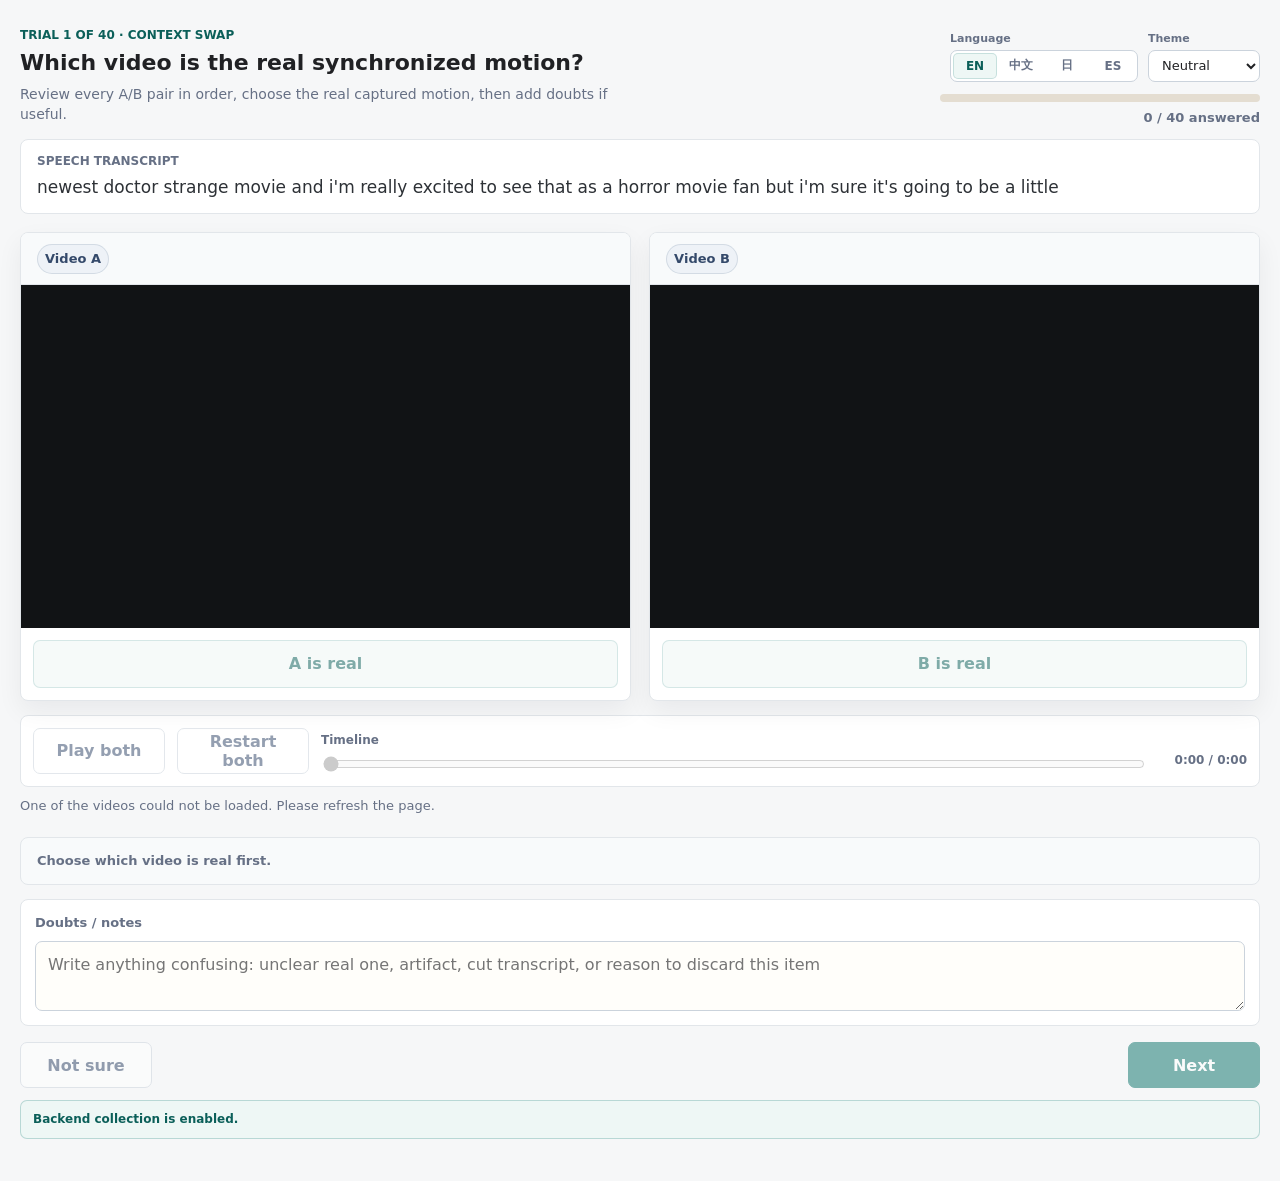
==== pilot-demo/index.html @ 434b4748 "Add synced playback review UI" ====
<!doctype html>
<html lang="en">
  <head>
    <meta charset="utf-8" />
    <meta name="viewport" content="width=device-width, initial-scale=1" />
    <title>Co-speech Motion Consistency Pilot</title>
    <link rel="stylesheet" href="styles.css" />
  </head>
  <body>
    <main class="shell">
      <section id="trialView" class="panel trial-panel hidden">
        <div class="trial-topbar">
          <div>
            <p class="eyebrow" id="trialMeta">Trial</p>
            <h1 id="pageTitle">Which motion fits better?</h1>
            <p class="task-line" id="taskLine">Watch both videos with the same speech audio, then answer.</p>
          </div>
          <div class="top-side">
            <div class="top-controls" aria-label="Display options">
              <div class="compact-field language-field">
                <span id="languageLabel">Language</span>
                <div class="language-toggle" id="languageToggle" role="group" aria-label="Language">
                  <button type="button" data-locale="en" aria-label="English">EN</button>
                  <button type="button" data-locale="zh" aria-label="Chinese">中文</button>
                  <button type="button" data-locale="ja" aria-label="Japanese">日</button>
                  <button type="button" data-locale="es" aria-label="Spanish">ES</button>
                </div>
              </div>

              <label class="compact-field theme-field review-only">
                <span id="themeLabel">Theme</span>
                <select id="themeSelect">
                  <option value="neutral">Neutral</option>
                  <option value="sage">Sage</option>
                  <option value="paper">Paper</option>
                </select>
              </label>
            </div>

            <div class="progress-wrap" aria-label="Progress">
              <div class="progress-track">
                <div class="progress-fill" id="progressFill"></div>
              </div>
              <span id="progressText">0 / 0</span>
            </div>
          </div>
        </div>

        <div class="transcript-card">
          <span id="transcriptLabel">Speech transcript</span>
          <p id="transcriptText"></p>
        </div>

        <div class="video-grid">
          <article class="video-card" id="cardA">
            <div class="video-heading">
              <span id="videoALabel">Video A</span>
            </div>
            <video id="videoA" playsinline preload="metadata"></video>
            <button type="button" class="choice-button" data-choice="A">Choose A</button>
          </article>

          <article class="video-card" id="cardB">
            <div class="video-heading">
              <span id="videoBLabel">Video B</span>
            </div>
            <video id="videoB" playsinline preload="metadata"></video>
            <button type="button" class="choice-button" data-choice="B">Choose B</button>
          </article>
        </div>
        <div class="playback-controls" id="playbackControls" aria-label="Synchronized playback controls">
          <button type="button" class="secondary-action playback-button" id="playBothButton" disabled>Play both</button>
          <button type="button" class="secondary-action playback-button" id="restartBothButton" disabled>Restart both</button>
          <label class="timeline-control">
            <span id="timelineLabel">Timeline</span>
            <input type="range" id="syncTimeline" min="0" max="0" value="0" step="0.01" disabled />
          </label>
          <span class="time-readout" id="syncTime">0:00 / 0:00</span>
        </div>
        <div class="media-status" id="mediaStatus">Loading videos...</div>

        <div class="response-panel pending" id="responsePanel">
          <div class="response-guidance" id="responseGuidance">Choose Video A or Video B above first.</div>

          <div class="question-block confidence-block followup-content">
            <span class="question-label" id="confidenceLabel">Confidence in your answer</span>
            <div class="confidence-row" id="confidenceRow" role="radiogroup" aria-label="Confidence">
              <button type="button" data-confidence="1">1</button>
              <button type="button" data-confidence="2">2</button>
              <button type="button" data-confidence="3">3</button>
              <button type="button" data-confidence="4">4</button>
              <button type="button" data-confidence="5">5</button>
            </div>
            <div class="scale-labels" aria-hidden="true">
              <span id="lowLabel">Low</span>
              <span id="highLabel">High</span>
            </div>
          </div>

          <label class="diagnostic-block followup-content">
            <span class="question-label" id="diagnosticLabel">Optional doubts</span>
            <div class="doubt-options" id="doubtOptions" role="group" aria-label="Optional doubts"></div>
            <span class="field-hint" id="diagnosticHint">Select any doubts or skip this section.</span>
          </label>
        </div>

        <label class="notes-field review-only">
          <span id="reviewNoteLabel">Doubts / notes</span>
          <textarea id="noteText" rows="2" placeholder="Write anything confusing: unclear real one, artifact, cut transcript, or reason to discard this item"></textarea>
        </label>

        <div class="trial-actions">
          <button type="button" class="secondary-action" id="notSureButton">Not sure</button>
          <button type="button" class="primary-action" id="nextButton" disabled>Next</button>
        </div>
        <div class="submission-status" id="submissionStatus">Backend not configured.</div>
      </section>

      <section id="doneView" class="panel done-panel hidden">
        <p class="eyebrow" id="doneEyebrow">Complete</p>
        <h2 id="doneTitle">Responses saved in this browser</h2>
        <p class="lead small" id="doneLead">
          GitHub Pages is static, so this demo stores responses locally. Download the files below after testing.
        </p>
        <div class="summary-grid" id="summaryGrid"></div>
        <div class="export-actions">
          <button type="button" class="primary-action" id="downloadJson">Download JSON</button>
          <button type="button" class="secondary-action" id="downloadCsv">Download CSV</button>
          <button type="button" class="secondary-action" id="restartButton">Start new session</button>
        </div>
      </section>
    </main>

    <script src="data/demo_manifest.js"></script>
    <script src="app.js"></script>
  </body>
</html>
---- pilot-demo/styles.css ----
:root {
  --page: #f6f7f8;
  --surface: #ffffff;
  --surface-soft: #f8fafb;
  --ink: #202124;
  --muted: #667085;
  --line: #e2e6ea;
  --line-strong: #cbd3dc;
  --teal: #0f766e;
  --teal-dark: #0b5f59;
  --blue: #34496a;
  --soft-teal: #eef7f5;
  --soft-blue: #eef2f7;
  --video-bg: #111315;
  --shadow: 0 10px 26px rgba(18, 24, 31, 0.06);
  --shadow-soft: 0 4px 14px rgba(18, 24, 31, 0.04);
  --column-gap: 18px;
}

html[data-theme="sage"] {
  --page: #f5f7f3;
  --surface: #fffefa;
  --surface-soft: #f0f4ef;
  --ink: #1f2621;
  --muted: #687263;
  --line: #dce4d8;
  --line-strong: #bdcbb7;
  --teal: #2f6f5f;
  --teal-dark: #24594d;
  --blue: #42526b;
  --soft-teal: #e8f2ed;
  --soft-blue: #eef1f5;
}

html[data-theme="paper"] {
  --page: #f7f4ef;
  --surface: #fffdf9;
  --surface-soft: #faf7f1;
  --ink: #26231f;
  --muted: #726b61;
  --line: #e3dace;
  --line-strong: #cec1b2;
  --teal: #1d6f78;
  --teal-dark: #155a62;
  --blue: #4e5c78;
  --soft-teal: #e8f3f4;
  --soft-blue: #eef0f5;
}

* {
  box-sizing: border-box;
}

html {
  min-height: 100%;
  overflow-x: hidden;
}

body {
  margin: 0;
  min-height: 100vh;
  background: var(--page);
  color: var(--ink);
  font-family:
    Inter, ui-sans-serif, system-ui, -apple-system, BlinkMacSystemFont, "Segoe UI",
    sans-serif;
  overflow-x: hidden;
}

body::before {
  content: "";
  display: none;
}

button,
select,
textarea {
  font: inherit;
}

button {
  cursor: pointer;
}

button:disabled {
  cursor: not-allowed;
  opacity: 0.52;
}

select:focus,
textarea:focus,
button:focus-visible {
  outline: 3px solid rgba(17, 117, 111, 0.18);
  outline-offset: 2px;
}

.shell {
  width: calc(100% - 32px);
  max-width: 1240px;
  margin: 0 auto;
  padding: 22px 0 42px;
}

.panel {
  width: 100%;
}

.hidden {
  display: none !important;
}

.review-only {
  display: none !important;
}

html[data-mode="review"] .review-only {
  display: grid !important;
}

.trial-panel {
  padding-top: 6px;
}

.trial-topbar {
  display: grid;
  grid-template-columns: minmax(0, 1fr) 320px;
  gap: 22px;
  align-items: end;
  margin-bottom: 14px;
}

.trial-topbar > * {
  min-width: 0;
}

.top-side {
  display: grid;
  min-width: 0;
  gap: 12px;
}

.top-controls {
  display: flex;
  justify-content: flex-end;
  gap: 10px;
}

.compact-field {
  display: grid;
  gap: 4px;
  min-width: 112px;
}

.language-field {
  min-width: 188px;
}

.compact-field span {
  color: var(--muted);
  font-size: 11px;
  font-weight: 740;
  line-height: 14px;
}

.compact-field select {
  height: 32px;
  padding: 0 28px 0 9px;
  color: var(--ink);
  background: var(--surface);
  font-size: 13px;
}

.language-toggle {
  display: grid;
  grid-template-columns: repeat(4, minmax(0, 1fr));
  gap: 2px;
  min-height: 32px;
  padding: 2px;
  background: var(--surface);
  border: 1px solid var(--line-strong);
  border-radius: 7px;
}

.language-toggle button {
  min-width: 0;
  height: 26px;
  padding: 0 7px;
  color: var(--muted);
  background: transparent;
  border: 0;
  border-radius: 5px;
  font-size: 12px;
  font-weight: 780;
  letter-spacing: 0;
  white-space: nowrap;
}

.language-toggle button:hover {
  color: var(--blue);
  background: var(--soft-blue);
}

.language-toggle button.active {
  color: var(--teal-dark);
  background: var(--soft-teal);
  box-shadow: inset 0 0 0 1px rgba(17, 117, 111, 0.18);
}

.eyebrow {
  margin: 0 0 8px;
  color: var(--teal-dark);
  font-size: 12px;
  font-weight: 780;
  letter-spacing: 0;
  text-transform: uppercase;
}

h1,
h2 {
  margin: 0;
  color: var(--ink);
  font-weight: 780;
  letter-spacing: 0;
}

h1 {
  max-width: min(760px, 100%);
  font-size: 22px;
  line-height: 1.18;
  overflow-wrap: break-word;
}

.task-line {
  max-width: min(620px, 100%);
  margin: 8px 0 0;
  color: var(--muted);
  font-size: 14px;
  line-height: 1.45;
}

h2 {
  font-size: 25px;
  line-height: 1.18;
}

.lead {
  max-width: 620px;
  margin: 0 0 22px;
  color: var(--muted);
  font-size: 15px;
  line-height: 1.58;
}

.progress-wrap {
  display: grid;
  gap: 8px;
}

.progress-track {
  height: 8px;
  overflow: hidden;
  border-radius: 999px;
  background: #e4ddd1;
}

.progress-fill {
  width: 0%;
  height: 100%;
  border-radius: inherit;
  background: var(--teal);
  transition: width 180ms ease;
}

#progressText {
  color: var(--muted);
  font-size: 13px;
  font-weight: 720;
  text-align: right;
}

.transcript-card {
  min-width: 0;
  margin-bottom: 18px;
  padding: 14px 16px;
  background: var(--surface);
  border: 1px solid var(--line);
  border-radius: 8px;
}

.transcript-card span {
  display: block;
  margin-bottom: 7px;
  color: var(--muted);
  font-size: 12px;
  font-weight: 780;
  letter-spacing: 0;
  text-transform: uppercase;
}

.transcript-card p {
  margin: 0;
  color: #2d3136;
  font-size: 17px;
  line-height: 1.45;
  overflow-wrap: break-word;
}

.video-grid {
  display: grid;
  grid-template-columns: repeat(2, minmax(0, 1fr));
  gap: var(--column-gap);
  align-items: start;
}

.video-card {
  min-width: 0;
  display: grid;
  overflow: hidden;
  background: var(--surface);
  border: 1px solid var(--line);
  border-radius: 8px;
  box-shadow: var(--shadow);
  transition:
    border-color 160ms ease,
    box-shadow 160ms ease,
    transform 160ms ease;
}

.video-card.selected {
  border-color: rgba(15, 118, 110, 0.74);
  box-shadow: 0 0 0 2px rgba(15, 118, 110, 0.14), var(--shadow);
}

.video-heading {
  display: flex;
  align-items: center;
  justify-content: space-between;
  min-height: 52px;
  padding: 0 16px;
  background: var(--surface-soft);
  border-bottom: 1px solid var(--line);
}

.video-heading span {
  display: inline-grid;
  min-width: 72px;
  min-height: 30px;
  place-items: center;
  color: var(--blue);
  background: var(--soft-blue);
  border: 1px solid rgba(47, 77, 114, 0.14);
  border-radius: 999px;
  font-size: 13px;
  font-weight: 780;
}

video {
  display: block;
  width: 100%;
  aspect-ratio: 16 / 9;
  background: var(--video-bg);
  object-fit: contain;
}

.playback-controls {
  display: grid;
  grid-template-columns: 132px 132px minmax(220px, 1fr) 92px;
  gap: 12px;
  align-items: end;
  margin-top: 14px;
  padding: 12px;
  background: var(--surface);
  border: 1px solid var(--line);
  border-radius: 8px;
}

.playback-button {
  width: 100%;
  min-width: 0;
}

.timeline-control {
  min-width: 0;
  display: grid;
  gap: 6px;
}

.timeline-control span {
  color: var(--muted);
  font-size: 12px;
  font-weight: 740;
  line-height: 16px;
}

.timeline-control input {
  width: 100%;
  accent-color: var(--teal);
}

.time-readout {
  min-height: 28px;
  display: inline-grid;
  align-items: center;
  justify-content: end;
  color: var(--muted);
  font-size: 12px;
  font-variant-numeric: tabular-nums;
  font-weight: 740;
  line-height: 16px;
  white-space: nowrap;
}

.choice-button {
  width: calc(100% - 24px);
  min-height: 48px;
  margin: 12px;
  padding: 0 16px;
  color: var(--teal-dark);
  background: var(--soft-teal);
  border: 1px solid rgba(17, 117, 111, 0.28);
  border-radius: 7px;
  font-weight: 780;
  letter-spacing: 0;
}

.choice-button:hover:not(:disabled),
.choice-button.selected {
  color: var(--teal-dark);
  background: #dff0ed;
  border-color: rgba(15, 118, 110, 0.56);
}

.response-panel {
  display: grid;
  grid-template-columns: 1fr;
  gap: 10px;
  margin-top: 22px;
  padding: 14px;
  background: var(--surface);
  border: 1px solid var(--line);
  border-radius: 8px;
}

.response-panel.pending {
  padding: 14px 16px;
  background: var(--surface-soft);
}

.response-panel.pending .followup-content {
  display: none;
}

.response-guidance {
  color: var(--muted);
  font-size: 13px;
  font-weight: 700;
  line-height: 18px;
}

.response-panel.active .response-guidance {
  color: var(--teal-dark);
}

.media-status {
  margin-top: 10px;
  color: var(--muted);
  font-size: 13px;
  line-height: 1.4;
}

.question-block,
.diagnostic-block,
.notes-field {
  min-width: 0;
  display: grid;
}

.question-block {
  grid-template-rows: 18px 44px 16px;
  gap: 10px;
}

.diagnostic-block {
  max-width: 100%;
  grid-template-rows: auto auto auto;
  gap: 8px;
  padding-top: 2px;
  border-top: 1px solid var(--line);
}

.notes-field {
  padding: 14px;
  background: var(--surface);
  border: 1px solid var(--line);
  border-radius: 8px;
  gap: 9px;
}

.question-label,
.diagnostic-block > .question-label,
.notes-field > span {
  color: var(--muted);
  font-size: 13px;
  font-weight: 740;
  line-height: 18px;
}

.confidence-row {
  display: grid;
  grid-template-columns: repeat(5, minmax(0, 1fr));
  gap: 8px;
  min-height: 44px;
}

.confidence-row button {
  min-width: 0;
  height: 44px;
  color: var(--muted);
  background: #f8f5ef;
  border: 1px solid var(--line);
  border-radius: 7px;
  font-weight: 780;
  letter-spacing: 0;
}

.confidence-row button:hover,
.confidence-row button.selected {
  color: var(--blue);
  background: var(--soft-blue);
  border-color: rgba(52, 73, 106, 0.46);
}

.doubt-options {
  display: grid;
  grid-template-columns: repeat(auto-fit, minmax(178px, 1fr));
  gap: 8px;
}

.doubt-option {
  min-width: 0;
  display: flex;
  align-items: center;
  gap: 8px;
  min-height: 40px;
  padding: 8px 10px;
  color: var(--ink);
  background: #fffefa;
  border: 1px solid var(--line);
  border-radius: 7px;
  font-size: 13px;
  font-weight: 680;
  line-height: 1.25;
}

.doubt-option:hover {
  border-color: rgba(52, 73, 106, 0.34);
  background: var(--surface-soft);
}

.doubt-option input {
  flex: 0 0 auto;
  width: 16px;
  height: 16px;
  accent-color: var(--teal);
}

.doubt-option input:disabled + span {
  color: var(--muted);
}

.scale-labels {
  display: flex;
  align-items: center;
  justify-content: space-between;
  color: var(--muted);
  font-size: 12px;
  line-height: 16px;
}

.field-hint {
  display: block;
  color: var(--muted);
  font-size: 12px;
  line-height: 16px;
}

select,
textarea {
  width: 100%;
  border: 1px solid var(--line-strong);
  border-radius: 7px;
  background: #fffefa;
  color: var(--ink);
  outline: none;
}

select {
  height: 40px;
  padding: 0 12px;
}

textarea {
  min-height: 46px;
  resize: vertical;
  padding: 11px 12px;
  line-height: 1.45;
}

.notes-field {
  margin-top: 14px;
}

.trial-actions {
  display: grid;
  grid-template-columns: repeat(2, minmax(0, 1fr));
  gap: var(--column-gap);
  margin-top: 16px;
}

.submission-status {
  margin-top: 12px;
  padding: 10px 12px;
  color: var(--muted);
  background: var(--surface-soft);
  border: 1px solid var(--line);
  border-radius: 7px;
  font-size: 12px;
  font-weight: 700;
  line-height: 1.4;
}

.submission-status[data-status="ready"],
.submission-status[data-status="sent"] {
  color: var(--teal-dark);
  background: var(--soft-teal);
  border-color: rgba(15, 118, 110, 0.24);
}

.submission-status[data-status="saving"] {
  color: var(--blue);
  background: var(--soft-blue);
  border-color: rgba(52, 73, 106, 0.2);
}

.submission-status[data-status="failed"] {
  color: #8a3a2a;
  background: #fff1ec;
  border-color: #f1c5b8;
}

.export-actions {
  display: flex;
  align-items: center;
  justify-content: space-between;
  gap: 12px;
  margin-top: 16px;
}

#notSureButton {
  justify-self: start;
}

#nextButton {
  justify-self: end;
}

.primary-action,
.secondary-action {
  min-height: 46px;
  min-width: 132px;
  padding: 0 18px;
  border-radius: 7px;
  font-weight: 780;
  letter-spacing: 0;
}

.primary-action {
  color: white;
  background: var(--teal);
  border: 1px solid var(--teal);
}

.primary-action:hover:not(:disabled) {
  background: var(--teal-dark);
}

.secondary-action {
  color: var(--blue);
  background: var(--surface);
  border: 1px solid var(--line-strong);
}

.secondary-action:hover:not(:disabled),
.secondary-action.selected {
  color: var(--blue);
  background: var(--soft-blue);
  border-color: rgba(52, 73, 106, 0.42);
}

.done-panel {
  max-width: 860px;
  margin: 34px auto;
  padding: 32px;
  background: var(--surface);
  border: 1px solid var(--line);
  border-radius: 8px;
  box-shadow: var(--shadow);
}

.summary-grid {
  display: grid;
  grid-template-columns: repeat(auto-fit, minmax(150px, 1fr));
  gap: 12px;
  margin: 22px 0;
}

.summary-item {
  padding: 16px;
  background: #fffefa;
  border: 1px solid var(--line);
  border-radius: 8px;
}

.summary-item span {
  display: block;
  margin-bottom: 7px;
  color: var(--muted);
  font-size: 12px;
  font-weight: 740;
}

.summary-item strong {
  color: var(--ink);
  font-size: 22px;
  line-height: 1.2;
}

@media (max-width: 900px) {
  .shell {
    width: 100%;
    max-width: 720px;
    padding-right: 14px;
    padding-left: 14px;
    padding-top: 22px;
  }

  .trial-topbar,
  .transcript-card,
  .video-grid,
  .video-card,
  .playback-controls,
  .response-panel,
  .notes-field,
  .trial-actions {
    width: 100%;
    max-width: calc(100vw - 28px);
  }

  h1,
  .task-line,
  .transcript-card p {
    max-width: calc(100vw - 28px);
    overflow-wrap: anywhere;
    word-break: break-word;
  }

  .trial-topbar,
  .video-grid,
  .playback-controls,
  .trial-actions,
  .summary-grid {
    grid-template-columns: 1fr;
  }

  .trial-topbar {
    align-items: stretch;
    gap: 14px;
  }

  .top-controls {
    justify-content: flex-start;
    flex-wrap: wrap;
  }

  .compact-field {
    min-width: 0;
    width: 128px;
  }

  .language-field {
    width: min(100%, 210px);
  }

  h1 {
    font-size: 22px;
  }

  .task-line {
    font-size: 13px;
  }

  .transcript-card {
    padding: 16px;
  }

  .transcript-card p {
    font-size: 18px;
  }

  #progressText {
    text-align: left;
  }

  .export-actions {
    align-items: stretch;
    flex-direction: column;
  }

  .time-readout {
    justify-content: start;
  }

  #notSureButton,
  #nextButton {
    justify-self: stretch;
  }

  .primary-action,
  .secondary-action {
    width: 100%;
  }

  .done-panel {
    margin: 16px auto;
    padding: 22px;
  }
}
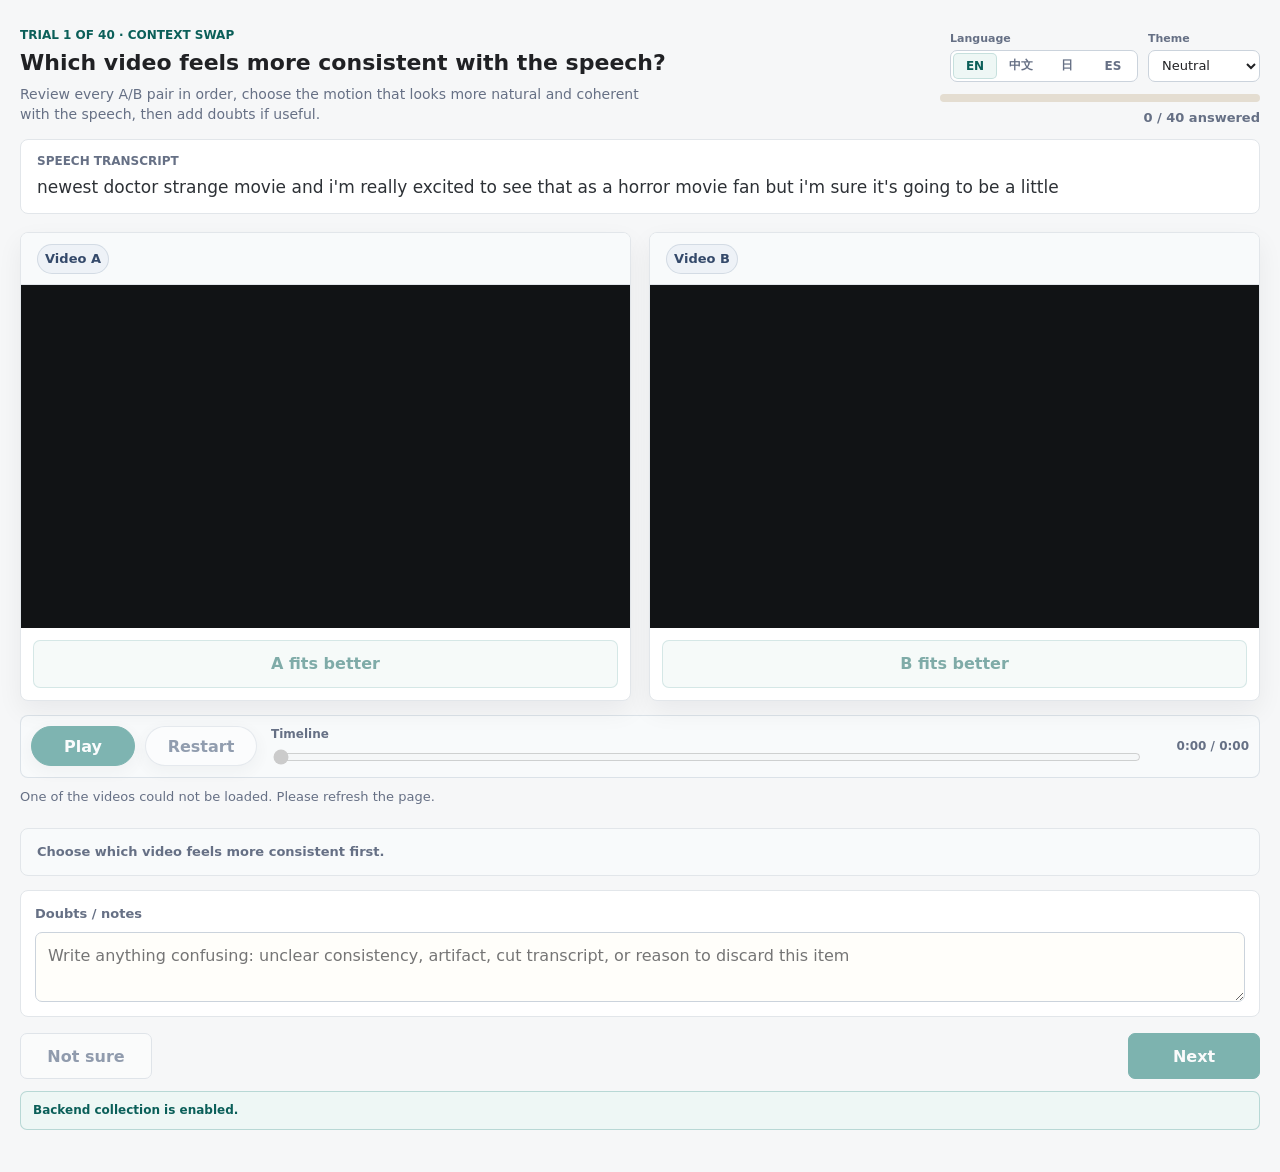
==== commit 21774e0c: "Refine consistency review wording" ====
--- a/pilot-demo/index.html
+++ b/pilot-demo/index.html
@@ -12,8 +12,8 @@
         <div class="trial-topbar">
           <div>
             <p class="eyebrow" id="trialMeta">Trial</p>
-            <h1 id="pageTitle">Which motion fits better?</h1>
-            <p class="task-line" id="taskLine">Watch both videos with the same speech audio, then answer.</p>
+            <h1 id="pageTitle">Which video feels more consistent with the speech?</h1>
+            <p class="task-line" id="taskLine">Choose the motion that looks more natural and coherent with the speech.</p>
           </div>
           <div class="top-side">
             <div class="top-controls" aria-label="Display options">
@@ -69,8 +69,8 @@
           </article>
         </div>
         <div class="playback-controls" id="playbackControls" aria-label="Synchronized playback controls">
-          <button type="button" class="secondary-action playback-button" id="playBothButton" disabled>Play both</button>
-          <button type="button" class="secondary-action playback-button" id="restartBothButton" disabled>Restart both</button>
+          <button type="button" class="secondary-action playback-button playback-main" id="playBothButton" disabled>Play</button>
+          <button type="button" class="secondary-action playback-button" id="restartBothButton" disabled>Restart</button>
           <label class="timeline-control">
             <span id="timelineLabel">Timeline</span>
             <input type="range" id="syncTimeline" min="0" max="0" value="0" step="0.01" disabled />
@@ -106,7 +106,7 @@
 
         <label class="notes-field review-only">
           <span id="reviewNoteLabel">Doubts / notes</span>
-          <textarea id="noteText" rows="2" placeholder="Write anything confusing: unclear real one, artifact, cut transcript, or reason to discard this item"></textarea>
+          <textarea id="noteText" rows="2" placeholder="Write anything confusing: unclear consistency, artifact, cut transcript, or reason to discard this item"></textarea>
         </label>
 
         <div class="trial-actions">
--- a/pilot-demo/styles.css
+++ b/pilot-demo/styles.css
@@ -364,25 +364,53 @@
 
 .playback-controls {
   display: grid;
-  grid-template-columns: 132px 132px minmax(220px, 1fr) 92px;
-  gap: 12px;
-  align-items: end;
+  grid-template-columns: 104px 112px minmax(220px, 1fr) 96px;
+  gap: 10px;
+  align-items: center;
   margin-top: 14px;
-  padding: 12px;
+  padding: 10px;
+  background: var(--surface-soft);
+  border: 1px solid rgba(47, 77, 114, 0.14);
+  border-radius: 8px;
+}
+
+.secondary-action.playback-button {
+  width: 100%;
+  min-width: 0;
+  min-height: 40px;
+  border-radius: 999px;
+  box-shadow: 0 5px 14px rgba(31, 42, 55, 0.08);
+}
+
+.secondary-action.playback-main {
+  color: white;
+  background: var(--teal);
+  border-color: var(--teal);
+}
+
+.secondary-action.playback-main:hover:not(:disabled),
+.secondary-action.playback-main.is-playing {
+  color: white;
+  background: var(--teal-dark);
+  border-color: var(--teal-dark);
+}
+
+.secondary-action.playback-button:not(.playback-main) {
+  color: var(--blue);
   background: var(--surface);
-  border: 1px solid var(--line);
-  border-radius: 8px;
-}
-
-.playback-button {
-  width: 100%;
-  min-width: 0;
+  border-color: rgba(47, 77, 114, 0.2);
+}
+
+.secondary-action.playback-button:not(.playback-main):hover:not(:disabled) {
+  background: var(--soft-blue);
+  border-color: rgba(52, 73, 106, 0.38);
 }
 
 .timeline-control {
   min-width: 0;
   display: grid;
-  gap: 6px;
+  gap: 5px;
+  padding: 0 4px;
 }
 
 .timeline-control span {
@@ -395,6 +423,7 @@
 .timeline-control input {
   width: 100%;
   accent-color: var(--teal);
+  cursor: pointer;
 }
 
 .time-readout {
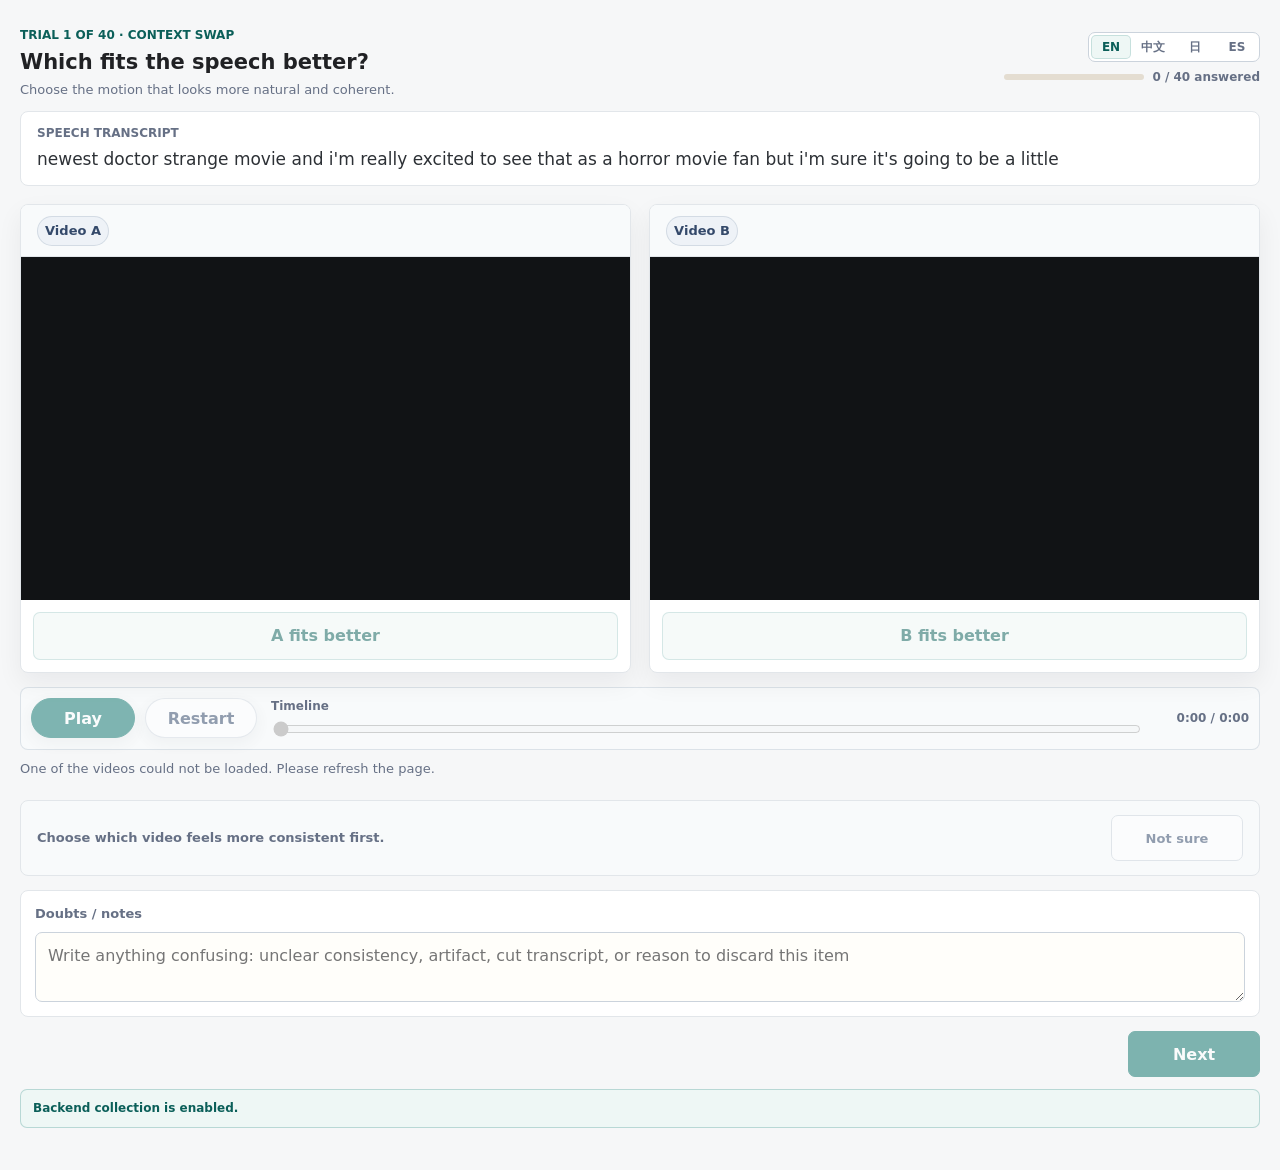
==== commit 1cb33218: "Compact review controls" ====
--- a/pilot-demo/index.html
+++ b/pilot-demo/index.html
@@ -12,8 +12,8 @@
         <div class="trial-topbar">
           <div>
             <p class="eyebrow" id="trialMeta">Trial</p>
-            <h1 id="pageTitle">Which video feels more consistent with the speech?</h1>
-            <p class="task-line" id="taskLine">Choose the motion that looks more natural and coherent with the speech.</p>
+            <h1 id="pageTitle">Which fits the speech better?</h1>
+            <p class="task-line" id="taskLine">Choose the motion that looks more natural and coherent.</p>
           </div>
           <div class="top-side">
             <div class="top-controls" aria-label="Display options">
@@ -26,15 +26,6 @@
                   <button type="button" data-locale="es" aria-label="Spanish">ES</button>
                 </div>
               </div>
-
-              <label class="compact-field theme-field review-only">
-                <span id="themeLabel">Theme</span>
-                <select id="themeSelect">
-                  <option value="neutral">Neutral</option>
-                  <option value="sage">Sage</option>
-                  <option value="paper">Paper</option>
-                </select>
-              </label>
             </div>
 
             <div class="progress-wrap" aria-label="Progress">
@@ -80,7 +71,10 @@
         <div class="media-status" id="mediaStatus">Loading videos...</div>
 
         <div class="response-panel pending" id="responsePanel">
-          <div class="response-guidance" id="responseGuidance">Choose Video A or Video B above first.</div>
+          <div class="response-head">
+            <div class="response-guidance" id="responseGuidance">Choose Video A or Video B above first.</div>
+            <button type="button" class="secondary-action not-sure-action" id="notSureButton">Not sure</button>
+          </div>
 
           <div class="question-block confidence-block followup-content">
             <span class="question-label" id="confidenceLabel">Confidence in your answer</span>
@@ -110,7 +104,6 @@
         </label>
 
         <div class="trial-actions">
-          <button type="button" class="secondary-action" id="notSureButton">Not sure</button>
           <button type="button" class="primary-action" id="nextButton" disabled>Next</button>
         </div>
         <div class="submission-status" id="submissionStatus">Backend not configured.</div>
--- a/pilot-demo/styles.css
+++ b/pilot-demo/styles.css
@@ -123,10 +123,10 @@
 
 .trial-topbar {
   display: grid;
-  grid-template-columns: minmax(0, 1fr) 320px;
-  gap: 22px;
-  align-items: end;
-  margin-bottom: 14px;
+  grid-template-columns: minmax(0, 1fr) auto;
+  gap: 18px;
+  align-items: start;
+  margin-bottom: 12px;
 }
 
 .trial-topbar > * {
@@ -136,30 +136,29 @@
 .top-side {
   display: grid;
   min-width: 0;
-  gap: 12px;
+  gap: 8px;
+  justify-items: end;
+  padding-top: 4px;
 }
 
 .top-controls {
   display: flex;
   justify-content: flex-end;
-  gap: 10px;
+  gap: 8px;
 }
 
 .compact-field {
   display: grid;
-  gap: 4px;
-  min-width: 112px;
+  gap: 0;
+  min-width: 0;
 }
 
 .language-field {
-  min-width: 188px;
+  min-width: 172px;
 }
 
 .compact-field span {
-  color: var(--muted);
-  font-size: 11px;
-  font-weight: 740;
-  line-height: 14px;
+  display: none;
 }
 
 .compact-field select {
@@ -174,7 +173,7 @@
   display: grid;
   grid-template-columns: repeat(4, minmax(0, 1fr));
   gap: 2px;
-  min-height: 32px;
+  min-height: 30px;
   padding: 2px;
   background: var(--surface);
   border: 1px solid var(--line-strong);
@@ -183,7 +182,7 @@
 
 .language-toggle button {
   min-width: 0;
-  height: 26px;
+  height: 24px;
   padding: 0 7px;
   color: var(--muted);
   background: transparent;
@@ -224,18 +223,18 @@
 }
 
 h1 {
-  max-width: min(760px, 100%);
-  font-size: 22px;
+  max-width: min(680px, 100%);
+  font-size: 21px;
   line-height: 1.18;
   overflow-wrap: break-word;
 }
 
 .task-line {
-  max-width: min(620px, 100%);
-  margin: 8px 0 0;
-  color: var(--muted);
-  font-size: 14px;
-  line-height: 1.45;
+  max-width: min(560px, 100%);
+  margin: 6px 0 0;
+  color: var(--muted);
+  font-size: 13px;
+  line-height: 1.38;
 }
 
 h2 {
@@ -253,11 +252,13 @@
 
 .progress-wrap {
   display: grid;
+  grid-template-columns: 140px auto;
   gap: 8px;
+  align-items: center;
 }
 
 .progress-track {
-  height: 8px;
+  height: 6px;
   overflow: hidden;
   border-radius: 999px;
   background: #e4ddd1;
@@ -273,9 +274,10 @@
 
 #progressText {
   color: var(--muted);
-  font-size: 13px;
+  font-size: 12px;
   font-weight: 720;
   text-align: right;
+  white-space: nowrap;
 }
 
 .transcript-card {
@@ -479,7 +481,16 @@
   display: none;
 }
 
+.response-head {
+  display: flex;
+  min-width: 0;
+  align-items: center;
+  justify-content: space-between;
+  gap: 12px;
+}
+
 .response-guidance {
+  min-width: 0;
   color: var(--muted);
   font-size: 13px;
   font-weight: 700;
@@ -641,9 +652,9 @@
 
 .trial-actions {
   display: grid;
-  grid-template-columns: repeat(2, minmax(0, 1fr));
-  gap: var(--column-gap);
-  margin-top: 16px;
+  grid-template-columns: 1fr;
+  justify-items: end;
+  margin-top: 14px;
 }
 
 .submission-status {
@@ -685,8 +696,20 @@
   margin-top: 16px;
 }
 
-#notSureButton {
-  justify-self: start;
+.not-sure-action {
+  flex: 0 0 auto;
+  min-width: 104px;
+  min-height: 38px;
+  padding: 0 14px;
+  border-radius: 999px;
+  font-size: 13px;
+  box-shadow: none;
+}
+
+.not-sure-action.selected {
+  color: var(--blue);
+  background: var(--soft-blue);
+  border-color: rgba(52, 73, 106, 0.42);
 }
 
 #nextButton {
@@ -767,10 +790,16 @@
 @media (max-width: 900px) {
   .shell {
     width: 100%;
-    max-width: 720px;
+    max-width: 100vw;
+    overflow-x: hidden;
     padding-right: 14px;
     padding-left: 14px;
     padding-top: 22px;
+  }
+
+  .trial-panel {
+    min-width: 0;
+    overflow-x: hidden;
   }
 
   .trial-topbar,
@@ -782,13 +811,13 @@
   .notes-field,
   .trial-actions {
     width: 100%;
-    max-width: calc(100vw - 28px);
+    max-width: 100%;
   }
 
   h1,
   .task-line,
   .transcript-card p {
-    max-width: calc(100vw - 28px);
+    max-width: 100%;
     overflow-wrap: anywhere;
     word-break: break-word;
   }
@@ -806,6 +835,11 @@
     gap: 14px;
   }
 
+  .top-side {
+    justify-items: start;
+    padding-top: 0;
+  }
+
   .top-controls {
     justify-content: flex-start;
     flex-wrap: wrap;
@@ -817,7 +851,18 @@
   }
 
   .language-field {
-    width: min(100%, 210px);
+    width: min(100%, 190px);
+  }
+
+  .progress-wrap {
+    width: 100%;
+    max-width: 100%;
+    grid-template-columns: minmax(0, 1fr) auto;
+  }
+
+  .response-head {
+    align-items: stretch;
+    flex-direction: column;
   }
 
   h1 {
@@ -864,3 +909,18 @@
     padding: 22px;
   }
 }
+
+@media (max-width: 520px) {
+  .task-line {
+    display: none;
+  }
+
+  .progress-wrap {
+    grid-template-columns: 1fr;
+    gap: 5px;
+  }
+
+  #progressText {
+    text-align: left;
+  }
+}
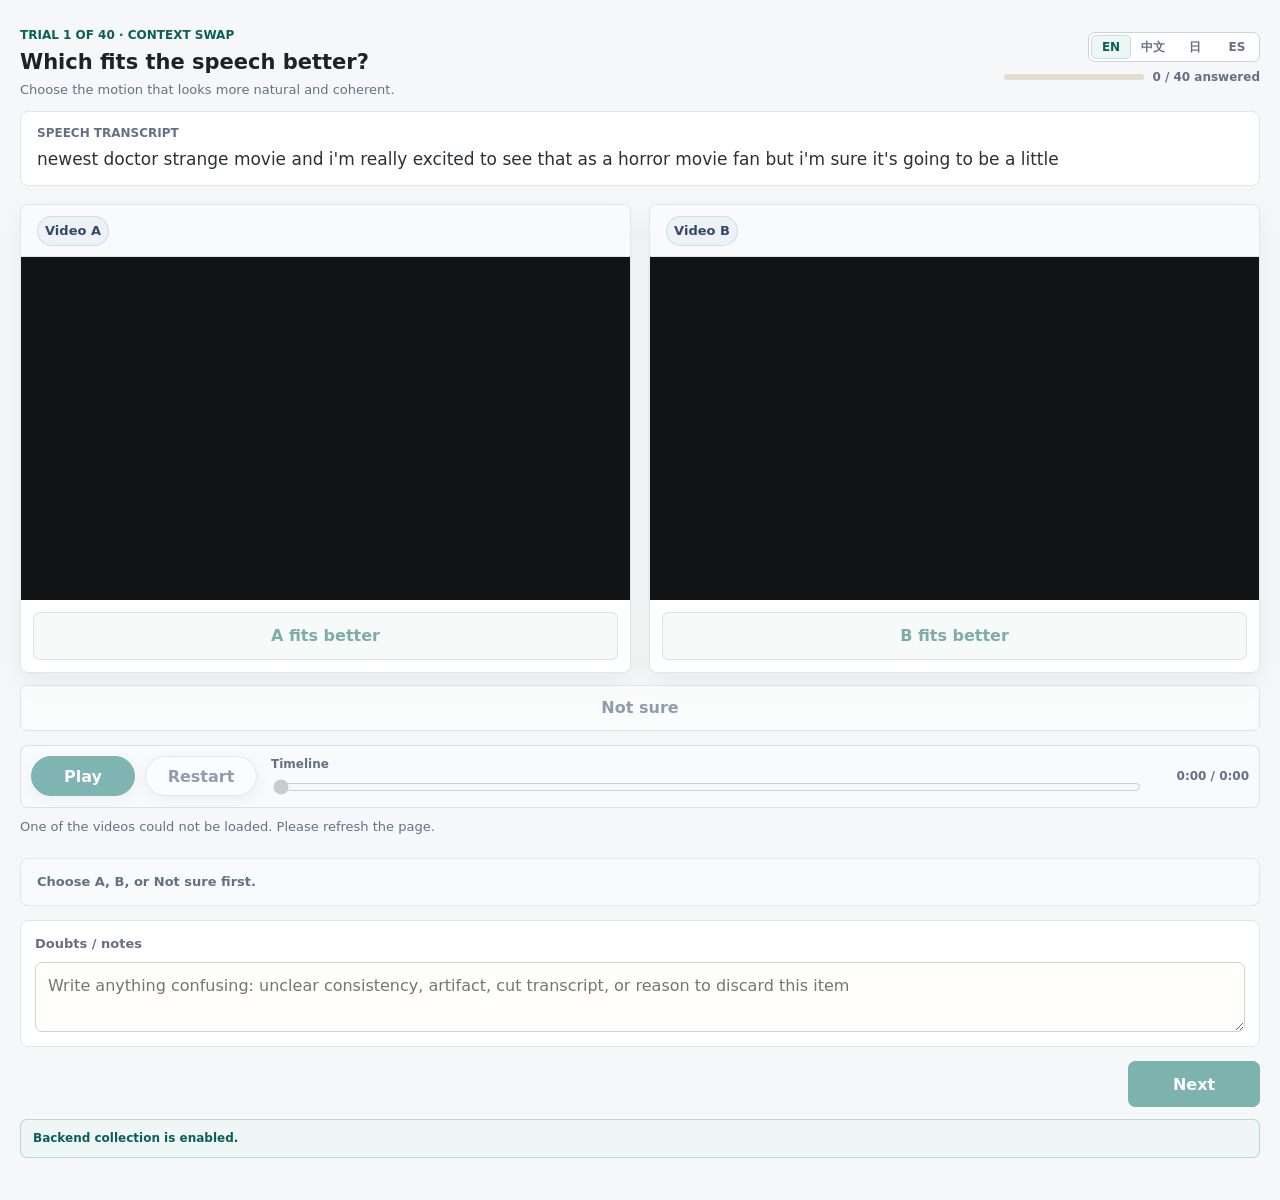
==== commit e5e0b7ce: "Move not sure into primary choices" ====
--- a/pilot-demo/index.html
+++ b/pilot-demo/index.html
@@ -59,6 +59,9 @@
             <button type="button" class="choice-button" data-choice="B">Choose B</button>
           </article>
         </div>
+        <div class="not-sure-row">
+          <button type="button" class="secondary-action not-sure-action" id="notSureButton">Not sure</button>
+        </div>
         <div class="playback-controls" id="playbackControls" aria-label="Synchronized playback controls">
           <button type="button" class="secondary-action playback-button playback-main" id="playBothButton" disabled>Play</button>
           <button type="button" class="secondary-action playback-button" id="restartBothButton" disabled>Restart</button>
@@ -73,7 +76,6 @@
         <div class="response-panel pending" id="responsePanel">
           <div class="response-head">
             <div class="response-guidance" id="responseGuidance">Choose Video A or Video B above first.</div>
-            <button type="button" class="secondary-action not-sure-action" id="notSureButton">Not sure</button>
           </div>
 
           <div class="question-block confidence-block followup-content">
--- a/pilot-demo/styles.css
+++ b/pilot-demo/styles.css
@@ -461,6 +461,29 @@
   border-color: rgba(15, 118, 110, 0.56);
 }
 
+.not-sure-row {
+  display: grid;
+  margin-top: 12px;
+}
+
+.not-sure-action {
+  width: 100%;
+  min-height: 46px;
+  color: var(--blue);
+  background: var(--surface);
+  border: 1px solid var(--line-strong);
+  border-radius: 7px;
+  font-weight: 780;
+  letter-spacing: 0;
+}
+
+.not-sure-action:hover:not(:disabled),
+.not-sure-action.selected {
+  color: var(--teal-dark);
+  background: var(--soft-teal);
+  border-color: rgba(15, 118, 110, 0.44);
+}
+
 .response-panel {
   display: grid;
   grid-template-columns: 1fr;
@@ -479,6 +502,15 @@
 
 .response-panel.pending .followup-content {
   display: none;
+}
+
+.response-panel.not-sure-selected .confidence-block {
+  display: none;
+}
+
+.response-panel.not-sure-selected .diagnostic-block {
+  padding-top: 0;
+  border-top: 0;
 }
 
 .response-head {
@@ -696,22 +728,6 @@
   margin-top: 16px;
 }
 
-.not-sure-action {
-  flex: 0 0 auto;
-  min-width: 104px;
-  min-height: 38px;
-  padding: 0 14px;
-  border-radius: 999px;
-  font-size: 13px;
-  box-shadow: none;
-}
-
-.not-sure-action.selected {
-  color: var(--blue);
-  background: var(--soft-blue);
-  border-color: rgba(52, 73, 106, 0.42);
-}
-
 #nextButton {
   justify-self: end;
 }
@@ -806,6 +822,7 @@
   .transcript-card,
   .video-grid,
   .video-card,
+  .not-sure-row,
   .playback-controls,
   .response-panel,
   .notes-field,
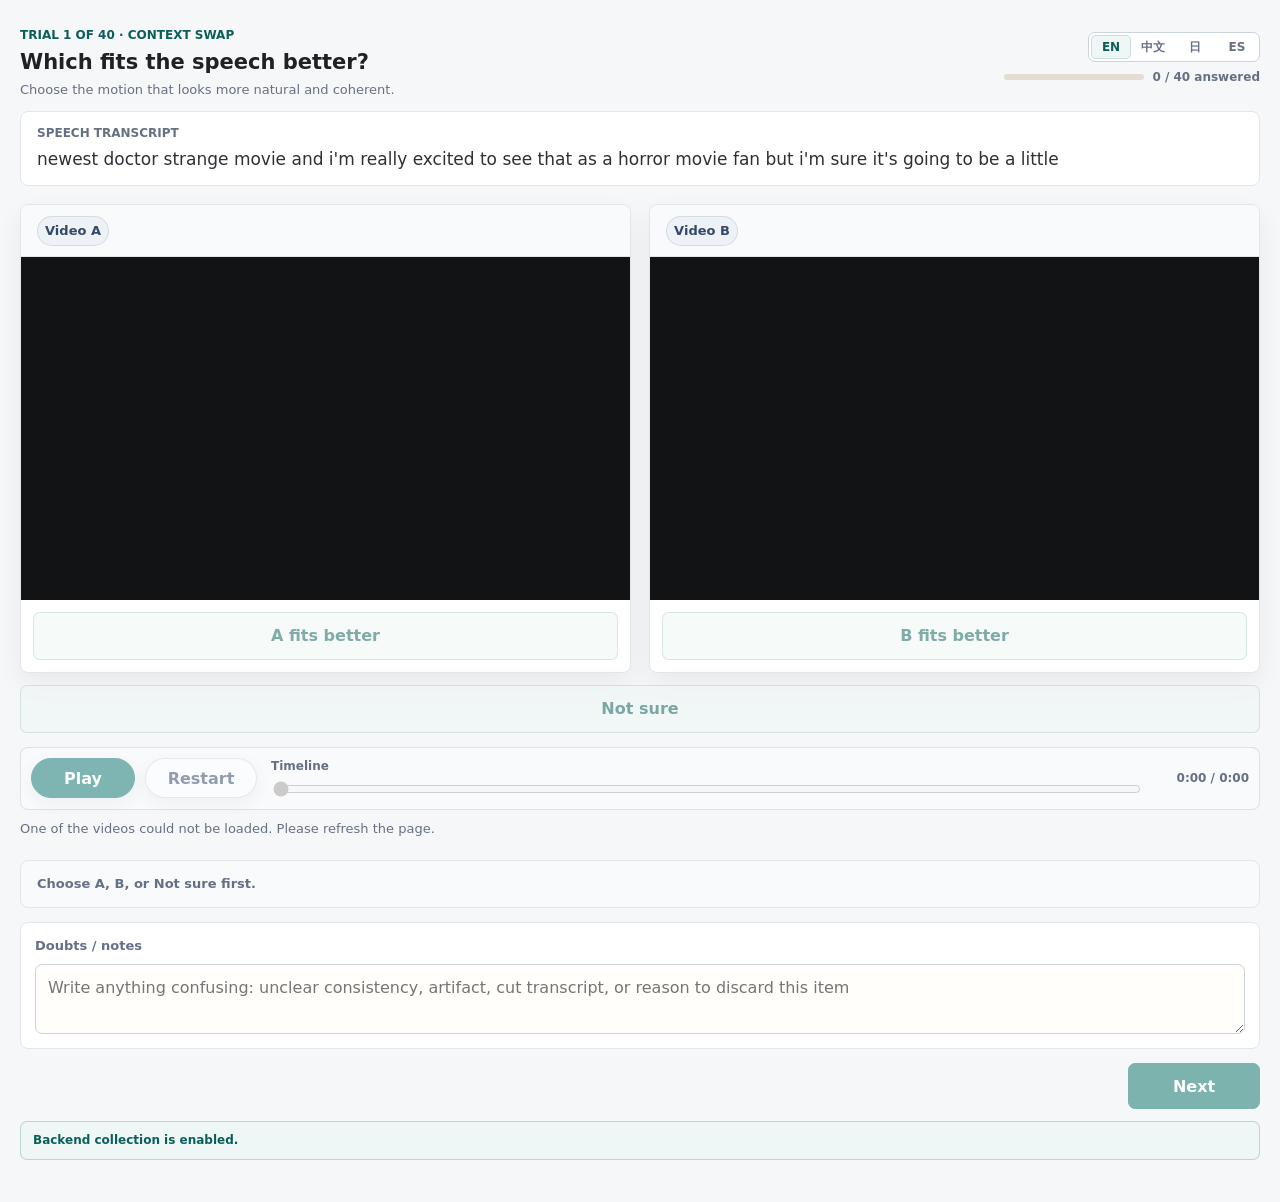
==== commit 6b3ff506: "Match not sure choice styling" ====
--- a/pilot-demo/index.html
+++ b/pilot-demo/index.html
@@ -60,7 +60,7 @@
           </article>
         </div>
         <div class="not-sure-row">
-          <button type="button" class="secondary-action not-sure-action" id="notSureButton">Not sure</button>
+          <button type="button" class="choice-button not-sure-action" id="notSureButton">Not sure</button>
         </div>
         <div class="playback-controls" id="playbackControls" aria-label="Synchronized playback controls">
           <button type="button" class="secondary-action playback-button playback-main" id="playBothButton" disabled>Play</button>
--- a/pilot-demo/styles.css
+++ b/pilot-demo/styles.css
@@ -466,22 +466,9 @@
   margin-top: 12px;
 }
 
-.not-sure-action {
+.not-sure-row .choice-button {
   width: 100%;
-  min-height: 46px;
-  color: var(--blue);
-  background: var(--surface);
-  border: 1px solid var(--line-strong);
-  border-radius: 7px;
-  font-weight: 780;
-  letter-spacing: 0;
-}
-
-.not-sure-action:hover:not(:disabled),
-.not-sure-action.selected {
-  color: var(--teal-dark);
-  background: var(--soft-teal);
-  border-color: rgba(15, 118, 110, 0.44);
+  margin: 0;
 }
 
 .response-panel {
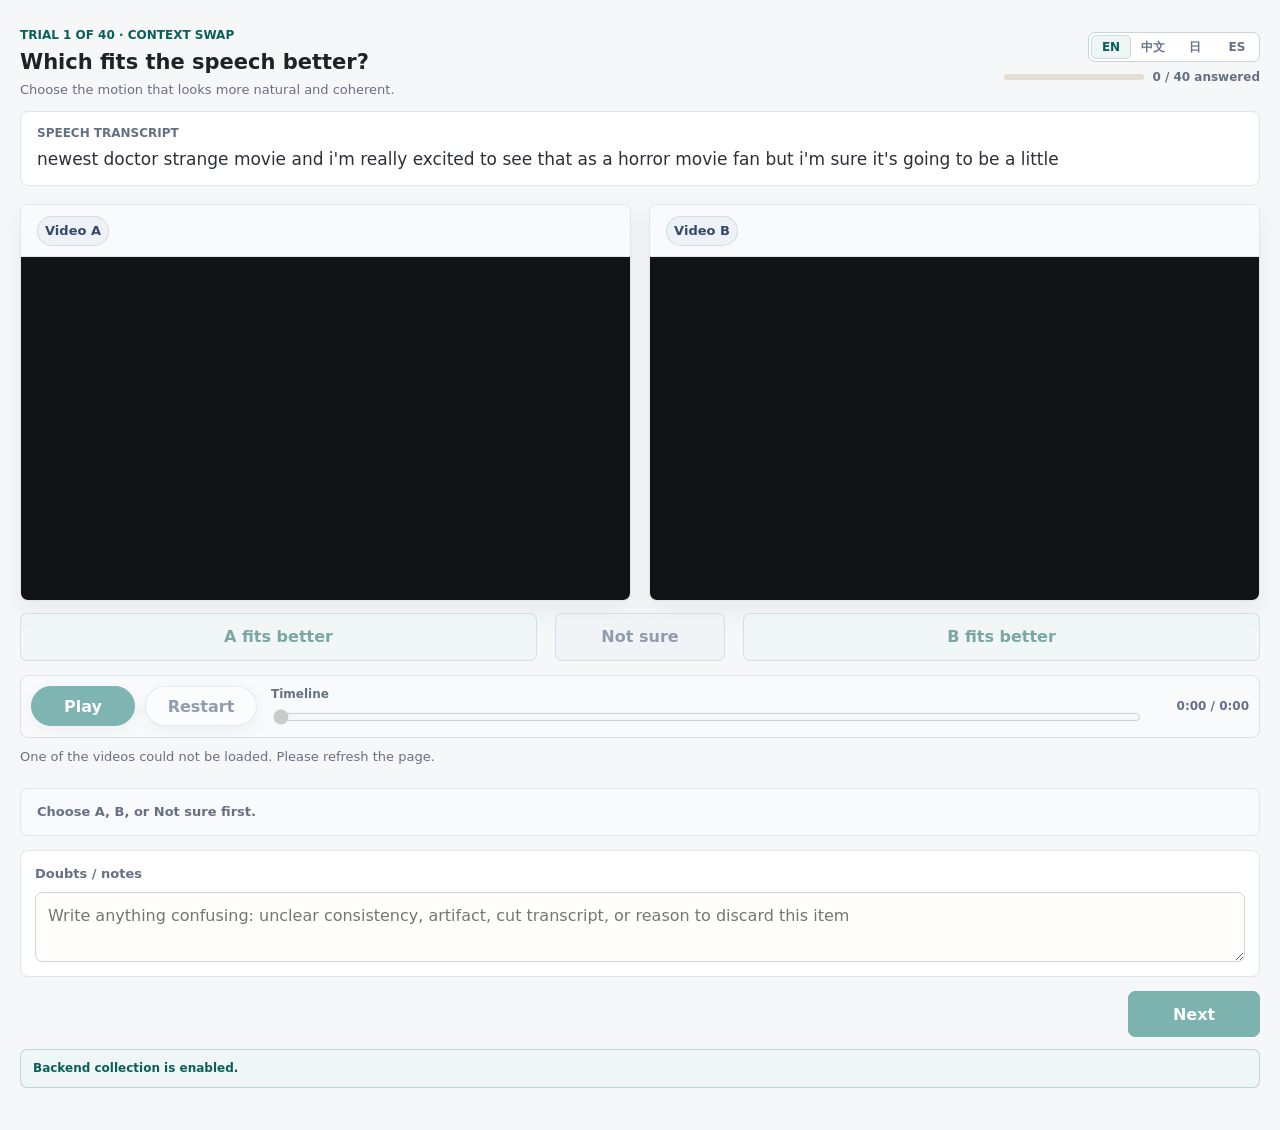
==== commit b614fa93: "Place choices in one row" ====
--- a/pilot-demo/index.html
+++ b/pilot-demo/index.html
@@ -48,7 +48,6 @@
               <span id="videoALabel">Video A</span>
             </div>
             <video id="videoA" playsinline preload="metadata"></video>
-            <button type="button" class="choice-button" data-choice="A">Choose A</button>
           </article>
 
           <article class="video-card" id="cardB">
@@ -56,11 +55,12 @@
               <span id="videoBLabel">Video B</span>
             </div>
             <video id="videoB" playsinline preload="metadata"></video>
-            <button type="button" class="choice-button" data-choice="B">Choose B</button>
           </article>
         </div>
-        <div class="not-sure-row">
+        <div class="choice-row">
+          <button type="button" class="choice-button" data-choice="A">Choose A</button>
           <button type="button" class="choice-button not-sure-action" id="notSureButton">Not sure</button>
+          <button type="button" class="choice-button" data-choice="B">Choose B</button>
         </div>
         <div class="playback-controls" id="playbackControls" aria-label="Synchronized playback controls">
           <button type="button" class="secondary-action playback-button playback-main" id="playBothButton" disabled>Play</button>
--- a/pilot-demo/styles.css
+++ b/pilot-demo/styles.css
@@ -442,9 +442,9 @@
 }
 
 .choice-button {
-  width: calc(100% - 24px);
+  width: 100%;
   min-height: 48px;
-  margin: 12px;
+  margin: 0;
   padding: 0 16px;
   color: var(--teal-dark);
   background: var(--soft-teal);
@@ -461,14 +461,25 @@
   border-color: rgba(15, 118, 110, 0.56);
 }
 
-.not-sure-row {
-  display: grid;
+.choice-row {
+  display: grid;
+  grid-template-columns: minmax(0, 1fr) minmax(138px, 170px) minmax(0, 1fr);
+  gap: var(--column-gap);
+  align-items: center;
   margin-top: 12px;
 }
 
-.not-sure-row .choice-button {
-  width: 100%;
-  margin: 0;
+.not-sure-action {
+  color: var(--blue);
+  background: var(--soft-blue);
+  border-color: rgba(52, 73, 106, 0.24);
+}
+
+.not-sure-action:hover:not(:disabled),
+.not-sure-action.selected {
+  color: var(--blue);
+  background: #e2e8f0;
+  border-color: rgba(52, 73, 106, 0.52);
 }
 
 .response-panel {
@@ -809,7 +820,7 @@
   .transcript-card,
   .video-grid,
   .video-card,
-  .not-sure-row,
+  .choice-row,
   .playback-controls,
   .response-panel,
   .notes-field,
@@ -834,6 +845,17 @@
     grid-template-columns: 1fr;
   }
 
+  .choice-row {
+    grid-template-columns: repeat(3, minmax(0, 1fr));
+    gap: 8px;
+  }
+
+  .choice-button {
+    min-height: 46px;
+    padding: 0 10px;
+    font-size: 14px;
+  }
+
   .trial-topbar {
     align-items: stretch;
     gap: 14px;
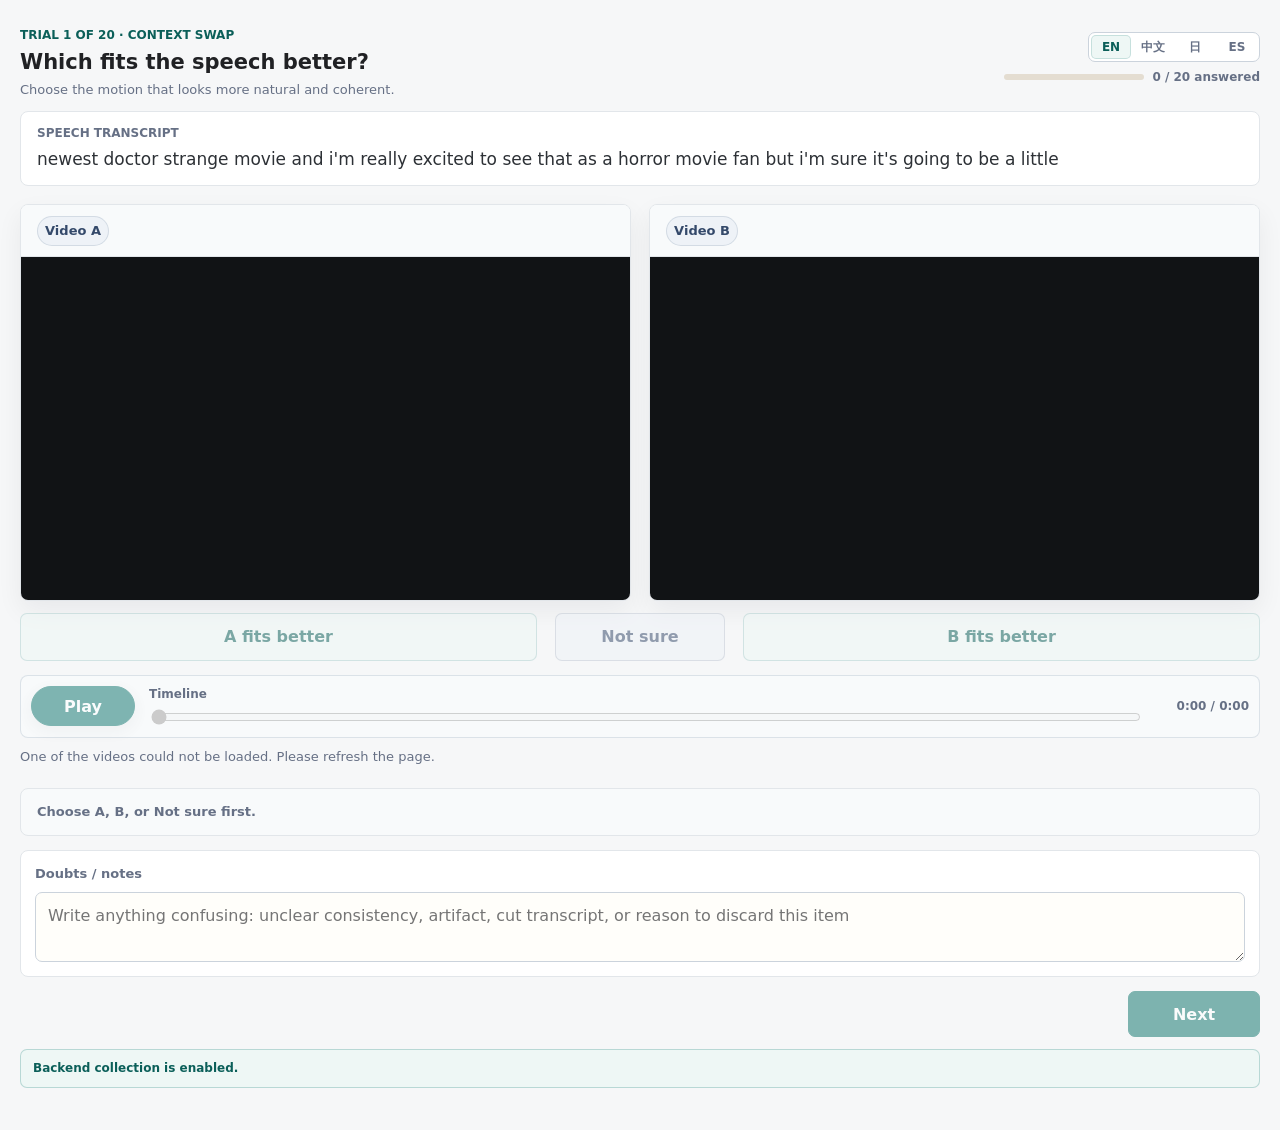
==== commit 99ce9deb: "Remove restart playback control" ====
--- a/pilot-demo/index.html
+++ b/pilot-demo/index.html
@@ -64,7 +64,6 @@
         </div>
         <div class="playback-controls" id="playbackControls" aria-label="Synchronized playback controls">
           <button type="button" class="secondary-action playback-button playback-main" id="playBothButton" disabled>Play</button>
-          <button type="button" class="secondary-action playback-button" id="restartBothButton" disabled>Restart</button>
           <label class="timeline-control">
             <span id="timelineLabel">Timeline</span>
             <input type="range" id="syncTimeline" min="0" max="0" value="0" step="0.01" disabled />
--- a/pilot-demo/styles.css
+++ b/pilot-demo/styles.css
@@ -366,7 +366,7 @@
 
 .playback-controls {
   display: grid;
-  grid-template-columns: 104px 112px minmax(220px, 1fr) 96px;
+  grid-template-columns: 104px minmax(220px, 1fr) 96px;
   gap: 10px;
   align-items: center;
   margin-top: 14px;
@@ -456,9 +456,10 @@
 
 .choice-button:hover:not(:disabled),
 .choice-button.selected {
-  color: var(--teal-dark);
-  background: #dff0ed;
-  border-color: rgba(15, 118, 110, 0.56);
+  color: #ffffff;
+  background: var(--teal);
+  border-color: var(--teal-dark);
+  box-shadow: inset 0 0 0 1px rgba(255, 255, 255, 0.16);
 }
 
 .choice-row {
@@ -477,9 +478,10 @@
 
 .not-sure-action:hover:not(:disabled),
 .not-sure-action.selected {
-  color: var(--blue);
-  background: #e2e8f0;
-  border-color: rgba(52, 73, 106, 0.52);
+  color: #ffffff;
+  background: var(--blue);
+  border-color: #243858;
+  box-shadow: inset 0 0 0 1px rgba(255, 255, 255, 0.14);
 }
 
 .response-panel {
@@ -595,9 +597,10 @@
 
 .confidence-row button:hover,
 .confidence-row button.selected {
-  color: var(--blue);
-  background: var(--soft-blue);
-  border-color: rgba(52, 73, 106, 0.46);
+  color: #ffffff;
+  background: var(--blue);
+  border-color: #243858;
+  box-shadow: inset 0 0 0 1px rgba(255, 255, 255, 0.14);
 }
 
 .doubt-options {
